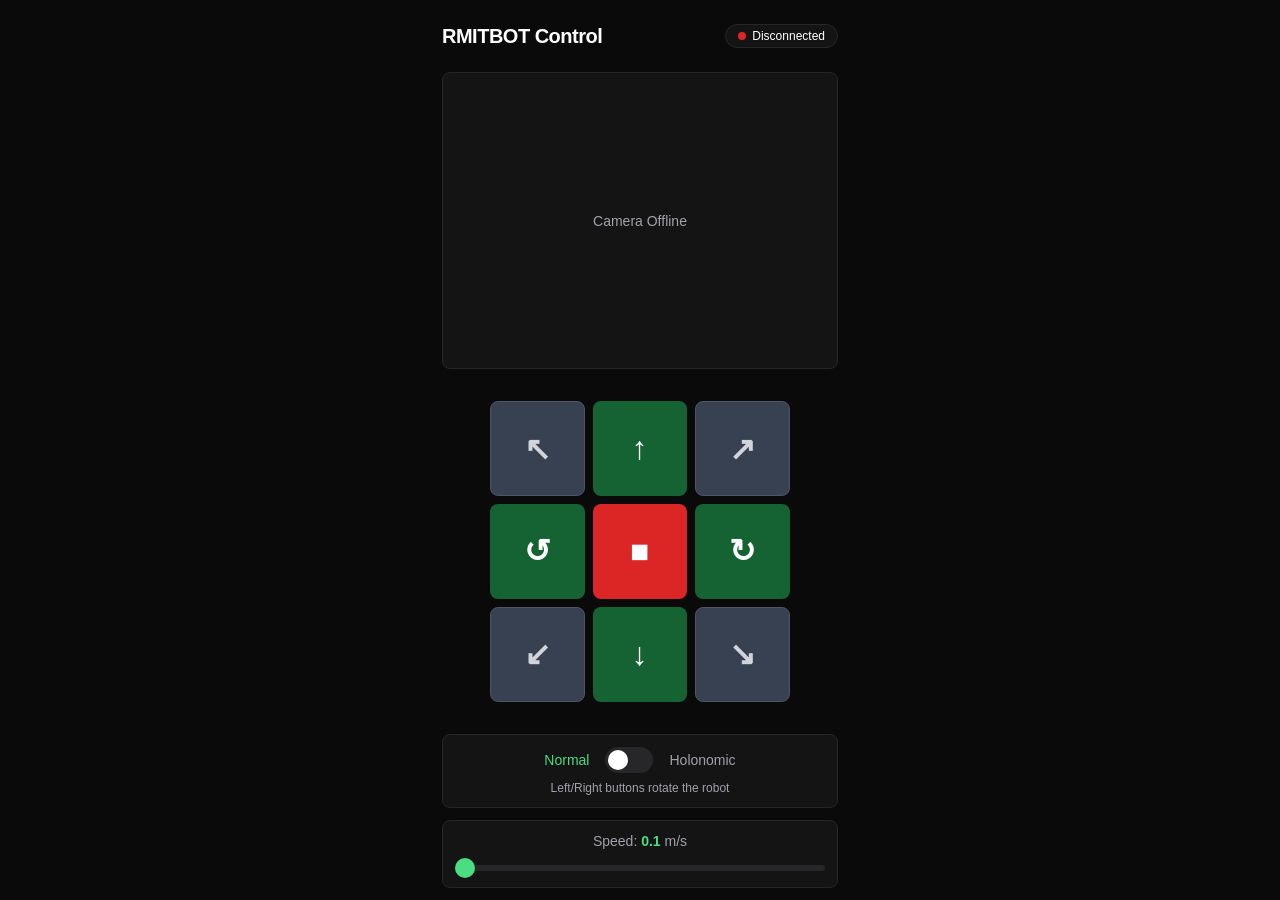
==== lesson10_ws/src/rmitbot_webapp/www/index.html @ ac792b53 "feat(web_app): add web app to control the robot" ====
<!DOCTYPE html>
<html lang="en">

<head>
    <meta charset="UTF-8">
    <meta name="viewport" content="width=device-width, initial-scale=1.0, user-scalable=no, maximum-scale=1.0">
    <title>RMITBOT Teleop</title>
    <link rel="stylesheet" href="styles.css">
    <script src="https://cdn.jsdelivr.net/npm/roslib@1/build/roslib.min.js"></script>
</head>

<body>
    <div class="container">
        <!-- Header -->
        <header class="header">
            <h1>RMITBOT Control</h1>
            <span id="connection-status" class="status disconnected">
                <span class="status-dot"></span>
                <span class="status-text">Disconnected</span>
            </span>
        </header>

        <!-- Camera View -->
        <div class="camera-section">
            <img id="camera-stream" src="" alt="Camera Feed">
            <div id="camera-placeholder" class="camera-placeholder">Camera Offline</div>
        </div>

        <!-- Control Pad -->
        <div class="control-section">
            <div class="control-pad">
                <button class="control-btn diagonal" data-cmd="forward-left" id="btn-fl">↖</button>
                <button class="control-btn primary" data-cmd="forward" id="btn-fwd">↑</button>
                <button class="control-btn diagonal" data-cmd="forward-right" id="btn-fr">↗</button>

                <button class="control-btn secondary" data-cmd="left" id="btn-left">
                    <span id="left-label">↺</span>
                </button>
                <button class="control-btn stop" data-cmd="stop" id="btn-stop">■</button>
                <button class="control-btn secondary" data-cmd="right" id="btn-right">
                    <span id="right-label">↻</span>
                </button>

                <button class="control-btn diagonal" data-cmd="backward-left" id="btn-bl">↙</button>
                <button class="control-btn primary" data-cmd="backward" id="btn-bwd">↓</button>
                <button class="control-btn diagonal" data-cmd="backward-right" id="btn-br">↘</button>
            </div>
        </div>

        <!-- Mode Toggle -->
        <div class="mode-section">
            <div class="mode-toggle">
                <span class="mode-label" id="mode-normal">Normal</span>
                <label class="toggle-switch">
                    <input type="checkbox" id="mode-switch">
                    <span class="toggle-slider"></span>
                </label>
                <span class="mode-label" id="mode-holonomic">Holonomic</span>
            </div>
            <p class="mode-description" id="mode-description">Left/Right: Rotate</p>
        </div>

        <!-- Speed Control -->
        <div class="speed-section">
            <label class="speed-label">Speed: <span id="speed-value">0.1</span> m/s</label>
            <input type="range" id="speed-slider" min="0.1" max="1.0" step="0.1" value="0.1" class="speed-slider">
        </div>
    </div>

    <!-- Connection Modal -->
    <div id="connect-modal" class="modal">
        <div class="modal-content">
            <h3>Connect to Robot</h3>
            <input type="text" id="robot-ip" value="localhost" class="ip-input" placeholder="Robot IP Address">
            <div class="modal-buttons">
                <button id="modal-cancel" class="modal-btn cancel">Cancel</button>
                <button id="modal-connect" class="modal-btn connect">Connect</button>
            </div>
        </div>
    </div>

    <script src="app.js"></script>
</body>

</html>
---- lesson10_ws/src/rmitbot_webapp/www/styles.css ----
/* ========================================
   RMITBOT Teleop - Clean Professional CSS
   ======================================== */

:root {
    --bg-dark: #0a0a0a;
    --bg-card: #141414;
    --primary: #156332;
    --secondary: #156332;
    --accent: #4ade80;
    --success: #4ade80;
    --danger: #dc2626;
    --text: #ffffff;
    --text-muted: #a1a1aa;
    --border: #27272a;

    --radius: 8px;
    --space: 12px;
}

* {
    margin: 0;
    padding: 0;
    box-sizing: border-box;
    -webkit-tap-highlight-color: transparent;
}

html,
body {
    height: 100%;
    overflow-y: auto;
    overflow-x: hidden;
}

body {
    font-family: -apple-system, BlinkMacSystemFont, 'Segoe UI', Roboto, sans-serif;
    background: var(--bg-dark);
    color: var(--text);
    touch-action: manipulation;
    user-select: none;
}

.container {
    display: flex;
    flex-direction: column;
    min-height: 100vh;
    max-width: 420px;
    margin: 0 auto;
    padding: var(--space);
    gap: var(--space);
}

/* Header */
.header {
    display: flex;
    align-items: center;
    justify-content: space-between;
    padding: var(--space) 0;
}

.header h1 {
    font-size: 1.25rem;
    font-weight: 600;
    color: var(--text);
    letter-spacing: -0.5px;
}

.status {
    display: inline-flex;
    align-items: center;
    gap: 6px;
    padding: 4px 12px;
    border-radius: 20px;
    font-size: 0.75rem;
    font-weight: 500;
    background: var(--bg-card);
    border: 1px solid var(--border);
}

.status-dot {
    width: 8px;
    height: 8px;
    border-radius: 50%;
}

.status.connected .status-dot {
    background: var(--success);
}

.status.disconnected .status-dot {
    background: var(--danger);
}

/* Camera */
.camera-section {
    position: relative;
    background: var(--bg-card);
    border: 1px solid var(--border);
    border-radius: var(--radius);
    overflow: hidden;
    aspect-ratio: 4/3;
}

.camera-section img {
    width: 100%;
    height: 100%;
    object-fit: cover;
    display: none;
}

.camera-section img.active {
    display: block;
}

.camera-placeholder {
    position: absolute;
    inset: 0;
    display: flex;
    align-items: center;
    justify-content: center;
    color: var(--text-muted);
    font-size: 0.875rem;
}

.camera-section img.active+.camera-placeholder {
    display: none;
}

/* Mode Toggle */
.mode-section {
    background: var(--bg-card);
    border: 1px solid var(--border);
    border-radius: var(--radius);
    padding: var(--space);
}

.mode-toggle {
    display: flex;
    align-items: center;
    justify-content: center;
    gap: 16px;
}

.mode-label {
    font-size: 0.875rem;
    font-weight: 500;
    color: var(--text-muted);
    transition: color 0.2s;
}

.mode-label.active {
    color: var(--accent);
}

.toggle-switch {
    position: relative;
    width: 48px;
    height: 26px;
}

.toggle-switch input {
    opacity: 0;
    width: 0;
    height: 0;
}

.toggle-slider {
    position: absolute;
    cursor: pointer;
    inset: 0;
    background: var(--border);
    border-radius: 26px;
    transition: background 0.2s;
}

.toggle-slider::before {
    content: '';
    position: absolute;
    height: 20px;
    width: 20px;
    left: 3px;
    bottom: 3px;
    background: white;
    border-radius: 50%;
    transition: transform 0.2s;
}

.toggle-switch input:checked+.toggle-slider {
    background: var(--accent);
}

.toggle-switch input:checked+.toggle-slider::before {
    transform: translateX(22px);
}

.mode-description {
    text-align: center;
    font-size: 0.75rem;
    color: var(--text-muted);
    margin-top: 8px;
}

/* Control Pad */
.control-section {
    flex: 1;
    display: flex;
    align-items: center;
    justify-content: center;
    padding: var(--space) 0;
}

.control-pad {
    display: grid;
    grid-template-columns: repeat(3, 1fr);
    gap: 8px;
    width: 100%;
    max-width: 300px;
}

.control-btn {
    aspect-ratio: 1;
    display: flex;
    align-items: center;
    justify-content: center;
    border: none;
    border-radius: var(--radius);
    cursor: pointer;
    font-family: inherit;
    font-size: 2rem;
    font-weight: 600;
    text-transform: uppercase;
    letter-spacing: 0.5px;
    transition: transform 0.1s, opacity 0.1s;
}

.control-btn:active {
    transform: scale(0.95);
    opacity: 0.9;
}

.control-btn.primary {
    background: var(--primary);
    color: white;
}

.control-btn.secondary {
    background: var(--secondary);
    color: white;
}

.control-btn.diagonal {
    background: #374151;
    border: 1px solid #4b5563;
    color: #d1d5db;
}

.control-btn.stop {
    background: var(--danger);
    color: white;
}

/* Speed Control */
.speed-section {
    background: var(--bg-card);
    border: 1px solid var(--border);
    border-radius: var(--radius);
    padding: var(--space);
}

.speed-label {
    display: block;
    text-align: center;
    font-size: 0.875rem;
    color: var(--text-muted);
    margin-bottom: 8px;
}

.speed-label span {
    color: var(--accent);
    font-weight: 600;
}

.speed-slider {
    width: 100%;
    height: 6px;
    -webkit-appearance: none;
    appearance: none;
    background: var(--border);
    border-radius: 3px;
    outline: none;
}

.speed-slider::-webkit-slider-thumb {
    -webkit-appearance: none;
    width: 20px;
    height: 20px;
    background: var(--accent);
    border-radius: 50%;
    cursor: pointer;
}

.speed-slider::-moz-range-thumb {
    width: 20px;
    height: 20px;
    background: var(--accent);
    border-radius: 50%;
    cursor: pointer;
    border: none;
}

.status {
    display: inline-flex;
    align-items: center;
    gap: 6px;
    padding: 4px 12px;
    border-radius: 20px;
    font-size: 0.75rem;
    font-weight: 500;
    background: var(--bg-card);
    border: 1px solid var(--border);
    cursor: pointer;
    transition: background 0.2s;
}

.status:hover {
    background: var(--border);
}

.ip-input {
    width: 100%;
    padding: 12px;
    background: var(--bg-dark);
    border: 1px solid var(--border);
    border-radius: var(--radius);
    color: var(--text);
    font-size: 1rem;
    font-family: monospace;
    margin: 16px 0;
}

.ip-input:focus {
    outline: none;
    border-color: var(--primary);
}

/* Modal */
.modal {
    display: none;
    position: fixed;
    inset: 0;
    background: rgba(0, 0, 0, 0.8);
    align-items: center;
    justify-content: center;
    z-index: 100;
}

.modal.show {
    display: flex;
}

.modal-content {
    background: var(--bg-card);
    border: 1px solid var(--border);
    border-radius: var(--radius);
    padding: 24px;
    width: 90%;
    max-width: 320px;
}

.modal-content h3 {
    margin: 0;
    font-size: 1.125rem;
    color: var(--text);
}

.modal-buttons {
    display: flex;
    gap: 8px;
}

.modal-btn {
    flex: 1;
    padding: 12px;
    border: none;
    border-radius: var(--radius);
    font-size: 0.875rem;
    font-weight: 500;
    cursor: pointer;
}

.modal-btn.cancel {
    background: var(--border);
    color: var(--text);
}

.modal-btn.connect {
    background: var(--primary);
    color: white;
}
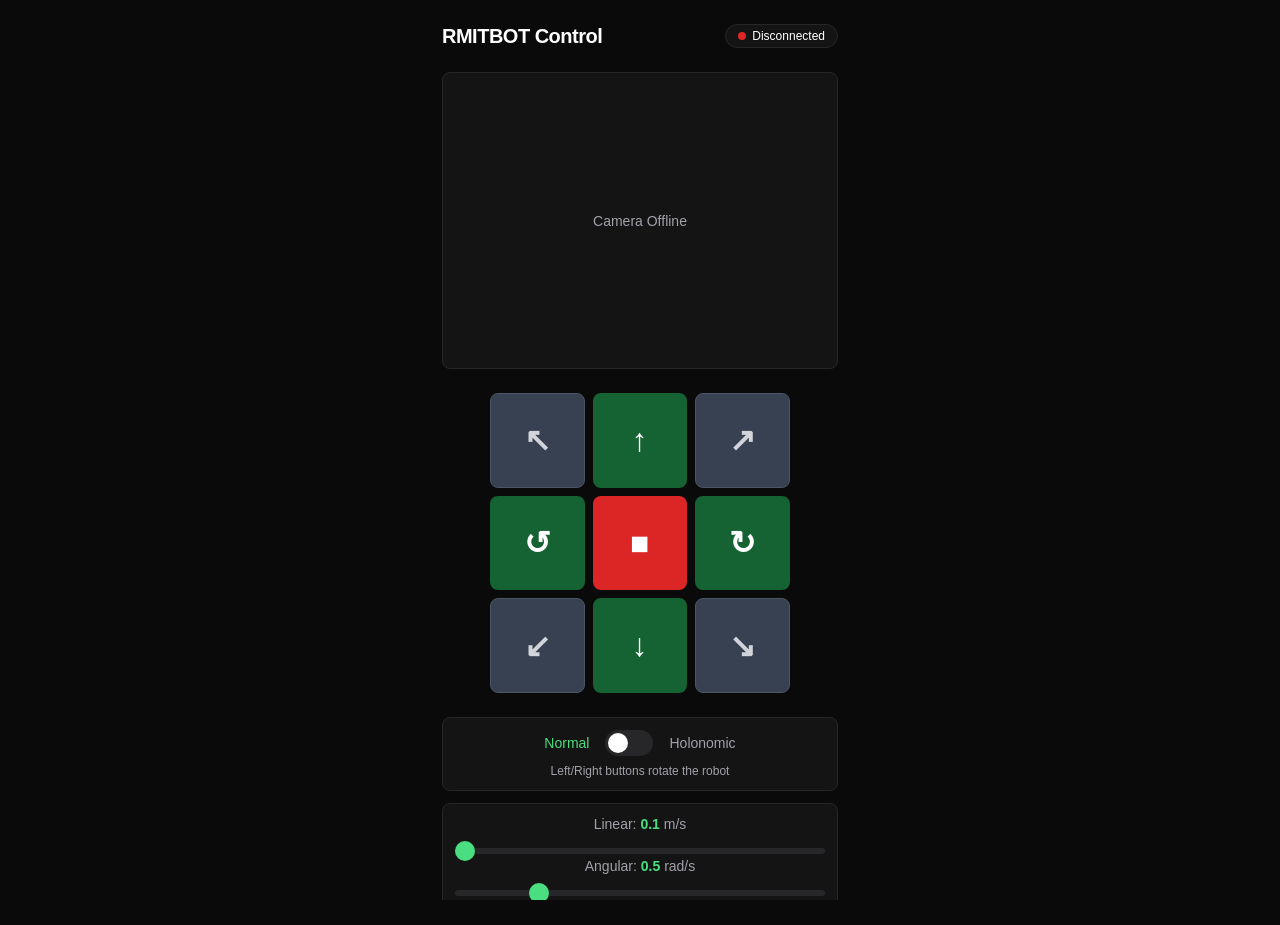
==== commit e14a1b5c: "feat: update web app controller" ====
--- a/lesson10_ws/src/rmitbot_webapp/www/index.html
+++ b/lesson10_ws/src/rmitbot_webapp/www/index.html
@@ -62,8 +62,10 @@
 
         <!-- Speed Control -->
         <div class="speed-section">
-            <label class="speed-label">Speed: <span id="speed-value">0.1</span> m/s</label>
+            <label class="speed-label">Linear: <span id="speed-value">0.1</span> m/s</label>
             <input type="range" id="speed-slider" min="0.1" max="1.0" step="0.1" value="0.1" class="speed-slider">
+            <label class="speed-label">Angular: <span id="angular-value">0.5</span> rad/s</label>
+            <input type="range" id="angular-slider" min="0.1" max="2.0" step="0.1" value="0.5" class="speed-slider">
         </div>
     </div>
 
@@ -74,7 +76,9 @@
             <input type="text" id="robot-ip" value="localhost" class="ip-input" placeholder="Robot IP Address">
             <div class="modal-buttons">
                 <button id="modal-cancel" class="modal-btn cancel">Cancel</button>
+                <br />
                 <button id="modal-connect" class="modal-btn connect">Connect</button>
+                <br />
             </div>
         </div>
     </div>
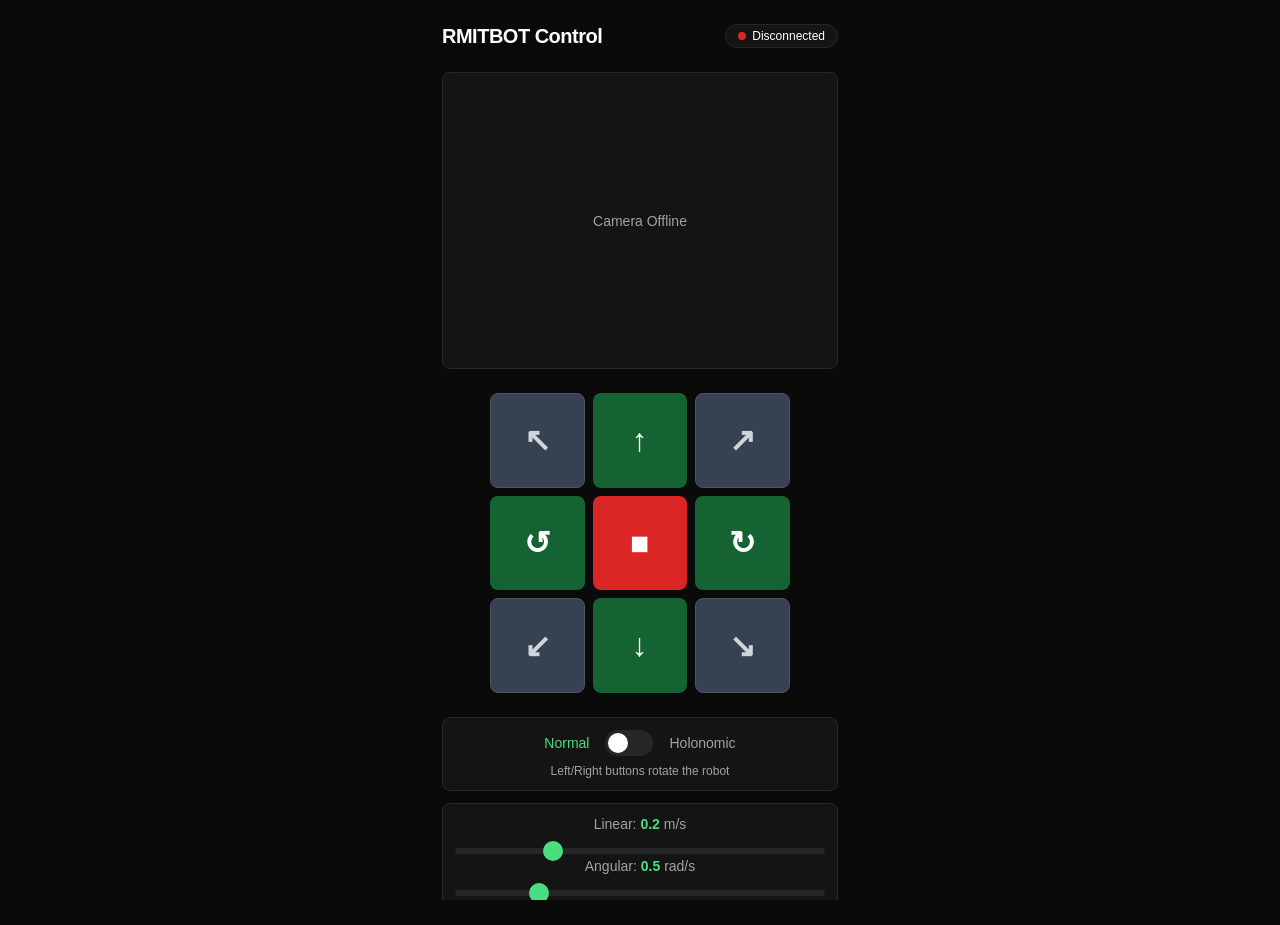
==== commit 051e83de: "chore: change default speed val" ====
--- a/lesson10_ws/src/rmitbot_webapp/www/index.html
+++ b/lesson10_ws/src/rmitbot_webapp/www/index.html
@@ -62,8 +62,8 @@
 
         <!-- Speed Control -->
         <div class="speed-section">
-            <label class="speed-label">Linear: <span id="speed-value">0.1</span> m/s</label>
-            <input type="range" id="speed-slider" min="0.1" max="1.0" step="0.1" value="0.1" class="speed-slider">
+            <label class="speed-label">Linear: <span id="speed-value">0.2</span> m/s</label>
+            <input type="range" id="speed-slider" min="0.1" max="0.5" step="0.05" value="0.2" class="speed-slider">
             <label class="speed-label">Angular: <span id="angular-value">0.5</span> rad/s</label>
             <input type="range" id="angular-slider" min="0.1" max="2.0" step="0.1" value="0.5" class="speed-slider">
         </div>
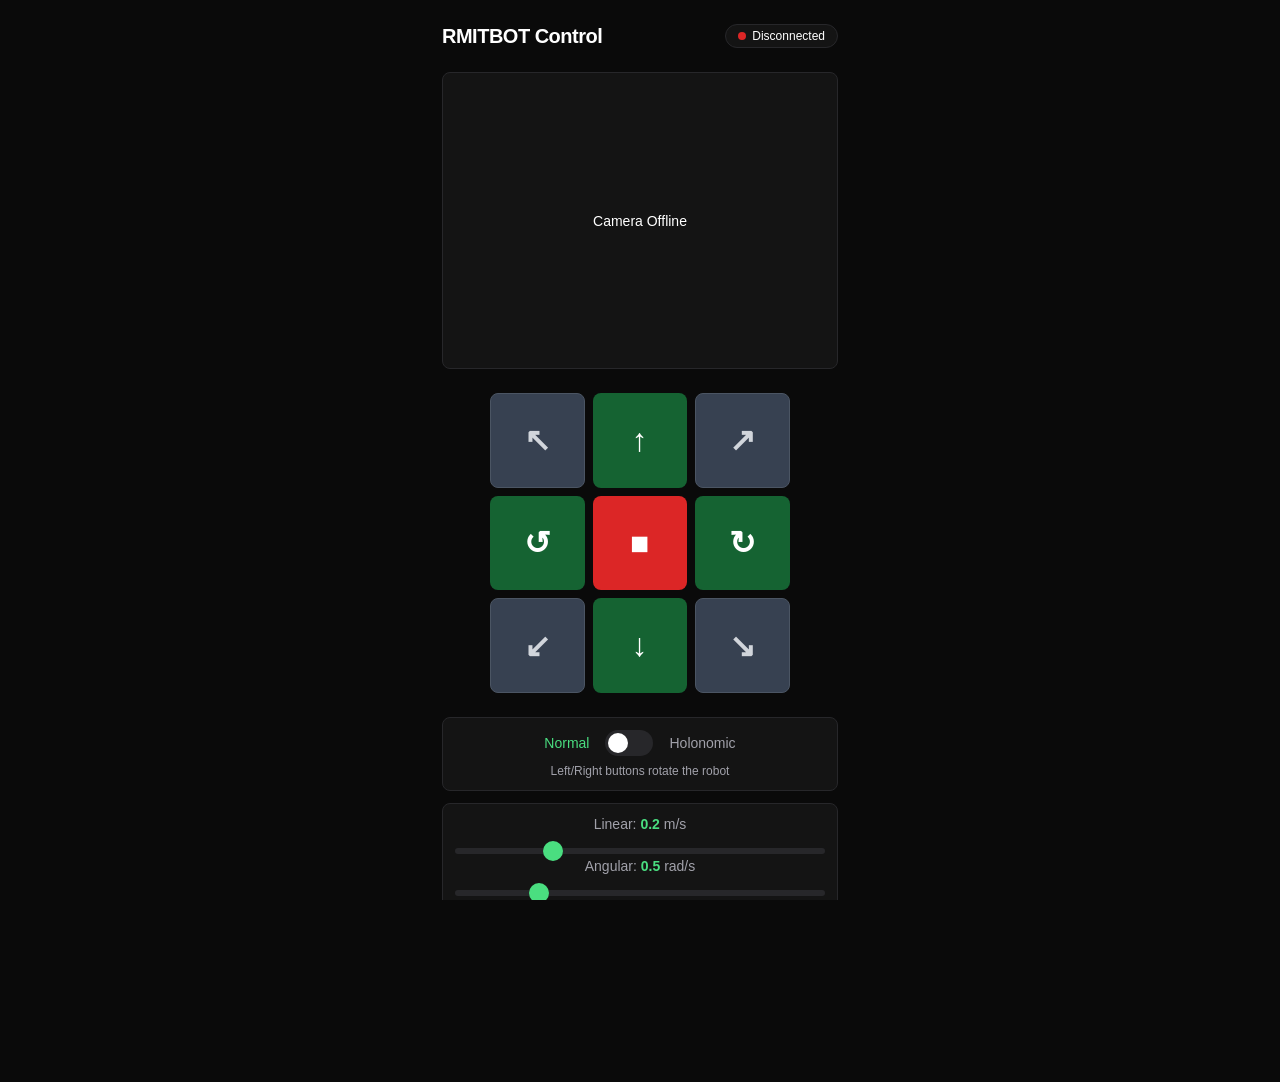
==== commit b2cfcc6f: "feat(forklift): add forklift control on web app" ====
--- a/lesson10_ws/src/rmitbot_webapp/www/index.html
+++ b/lesson10_ws/src/rmitbot_webapp/www/index.html
@@ -5,7 +5,7 @@
     <meta charset="UTF-8">
     <meta name="viewport" content="width=device-width, initial-scale=1.0, user-scalable=no, maximum-scale=1.0">
     <title>RMITBOT Teleop</title>
-    <link rel="stylesheet" href="styles.css">
+    <link rel="stylesheet" href="styles.css?v=3">
     <script src="https://cdn.jsdelivr.net/npm/roslib@1/build/roslib.min.js"></script>
 </head>
 
@@ -67,6 +67,30 @@
             <label class="speed-label">Angular: <span id="angular-value">0.5</span> rad/s</label>
             <input type="range" id="angular-slider" min="0.1" max="2.0" step="0.1" value="0.5" class="speed-slider">
         </div>
+
+        <!-- Stepper Motor Control -->
+        <div class="stepper-section">
+            <h3 class="section-title">Stepper Motor</h3>
+            <div class="stepper-controls">
+                <button class="stepper-btn ccw" id="stepper-ccw" data-stepper="a">
+                    <span class="stepper-icon">↺</span>
+                    <span class="stepper-label">CCW</span>
+                </button>
+                <button class="stepper-btn hold" id="stepper-hold" data-stepper="c">
+                    <span class="stepper-icon">⏸</span>
+                    <span class="stepper-label">Hold</span>
+                </button>
+                <button class="stepper-btn stop" id="stepper-stop" data-stepper="o">
+                    <span class="stepper-icon">■</span>
+                    <span class="stepper-label">Stop</span>
+                </button>
+                <button class="stepper-btn cw" id="stepper-cw" data-stepper="b">
+                    <span class="stepper-icon">↻</span>
+                    <span class="stepper-label">CW</span>
+                </button>
+            </div>
+            <p class="stepper-status" id="stepper-status">Stepper: Idle</p>
+        </div>
     </div>
 
     <!-- Connection Modal -->
@@ -83,7 +107,7 @@
         </div>
     </div>
 
-    <script src="app.js"></script>
+    <script src="app.js?v=2"></script>
 </body>
 
 </html>
--- a/lesson10_ws/src/rmitbot_webapp/www/styles.css
+++ b/lesson10_ws/src/rmitbot_webapp/www/styles.css
@@ -106,9 +106,11 @@
     height: 100%;
     object-fit: cover;
     display: none;
-}
-
-.camera-section img.active {
+    transform: rotate(180deg);
+}
+
+.camera-section img.active,
+#camera-stream.active {
     display: block;
 }
 
@@ -118,7 +120,7 @@
     display: flex;
     align-items: center;
     justify-content: center;
-    color: var(--text-muted);
+    color: var(--text-mu    ted);
     font-size: 0.875rem;
 }
 
@@ -396,4 +398,108 @@
 .modal-btn.connect {
     background: var(--primary);
     color: white;
+}
+
+/* Stepper Motor Section */
+.stepper-section {
+    background: var(--bg-card);
+    border: 1px solid var(--border);
+    border-radius: var(--radius);
+    padding: var(--space);
+}
+
+.section-title {
+    font-size: 0.875rem;
+    font-weight: 600;
+    color: var(--text);
+    text-align: center;
+    margin-bottom: 12px;
+}
+
+.stepper-controls {
+    display: grid;
+    grid-template-columns: repeat(4, 1fr);
+    gap: 8px;
+}
+
+.stepper-btn {
+    display: flex;
+    flex-direction: column;
+    align-items: center;
+    justify-content: center;
+    padding: 12px 8px;
+    border: 1px solid var(--border);
+    border-radius: var(--radius);
+    background: var(--bg-dark);
+    color: var(--text);
+    cursor: pointer;
+    transition: all 0.2s;
+}
+
+.stepper-btn:hover {
+    background: var(--border);
+}
+
+.stepper-btn:active,
+.stepper-btn.active {
+    transform: scale(0.95);
+}
+
+.stepper-btn.ccw {
+    border-color: #3b82f6;
+}
+
+.stepper-btn.ccw:hover,
+.stepper-btn.ccw.active {
+    background: #3b82f6;
+    border-color: #3b82f6;
+}
+
+.stepper-btn.cw {
+    border-color: #8b5cf6;
+}
+
+.stepper-btn.cw:hover,
+.stepper-btn.cw.active {
+    background: #8b5cf6;
+    border-color: #8b5cf6;
+}
+
+.stepper-btn.hold {
+    border-color: #f59e0b;
+}
+
+.stepper-btn.hold:hover,
+.stepper-btn.hold.active {
+    background: #f59e0b;
+    border-color: #f59e0b;
+}
+
+.stepper-btn.stop {
+    border-color: var(--danger);
+}
+
+.stepper-btn.stop:hover,
+.stepper-btn.stop.active {
+    background: var(--danger);
+    border-color: var(--danger);
+}
+
+.stepper-icon {
+    font-size: 1.5rem;
+    margin-bottom: 4px;
+}
+
+.stepper-label {
+    font-size: 0.625rem;
+    font-weight: 500;
+    text-transform: uppercase;
+    letter-spacing: 0.5px;
+}
+
+.stepper-status {
+    text-align: center;
+    font-size: 0.75rem;
+    color: var(--text-muted);
+    margin-top: 8px;
 }
